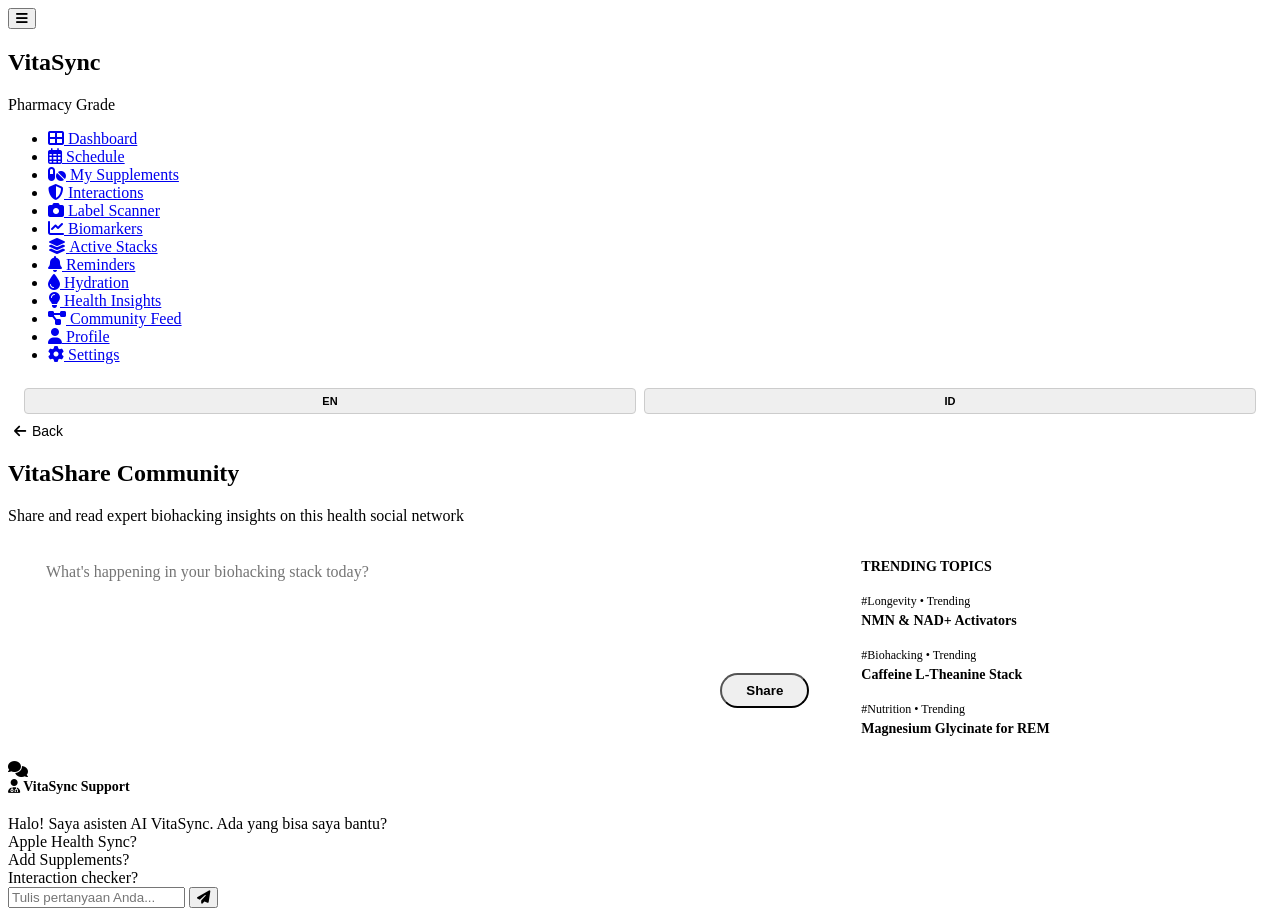
==== feed.html @ 30d88d7f "Add insights.html, supplements.html, feed.html" ====
<!DOCTYPE html>
<html lang="en">
<head>
  <meta charset="UTF-8">
  <meta name="viewport" content="width=device-width, initial-scale=1.0">
  <title>VitaSync - Community Feed</title>
  <link rel="stylesheet" href="style.css">
  <link href="https://fonts.googleapis.com/css2?family=Inter:wght@400;500;600;700&display=swap" rel="stylesheet">
  <link rel="stylesheet" href="https://cdnjs.cloudflare.com/ajax/libs/font-awesome/6.4.0/css/all.min.css">
</head>
<body>
  <button class="mobile-toggle" id="mobileToggle"><i class="fas fa-bars"></i></button>
  <aside class="sidebar" id="sidebar">
    <div class="brand"><h1>VitaSync</h1><p data-translate="pharmacy_grade">Pharmacy Grade</p></div>
    <ul class="nav-links">
      <li class="nav-item"><a href="index.html" class="nav-link "><i class="fas fa-th-large"></i> <span data-translate="dashboard">Dashboard</span></a></li>
      <li class="nav-item"><a href="schedule.html" class="nav-link "><i class="far fa-calendar-alt"></i> <span data-translate="schedule">Schedule</span></a></li>
      <li class="nav-item"><a href="supplements.html" class="nav-link "><i class="fas fa-pills"></i> <span data-translate="my_supplements">My Supplements</span></a></li>
      <li class="nav-item"><a href="interactions.html" class="nav-link "><i class="fas fa-shield-alt"></i> <span data-translate="interactions">Interactions</span></a></li>
      <li class="nav-item"><a href="scanner.html" class="nav-link "><i class="fas fa-camera"></i> <span data-translate="label_scanner">Label Scanner</span></a></li>
      <li class="nav-item"><a href="biomarkers.html" class="nav-link "><i class="fas fa-chart-line"></i> <span data-translate="biomarkers">Biomarkers</span></a></li>
      <li class="nav-item"><a href="stacks.html" class="nav-link "><i class="fas fa-layer-group"></i> <span data-translate="active_stacks">Active Stacks</span></a></li>
      <li class="nav-item"><a href="reminders.html" class="nav-link "><i class="fas fa-bell"></i> <span data-translate="reminders">Reminders</span></a></li>
      <li class="nav-item"><a href="hydration.html" class="nav-link "><i class="fas fa-tint"></i> <span data-translate="hydration">Hydration</span></a></li>
      <li class="nav-item"><a href="insights.html" class="nav-link "><i class="fas fa-lightbulb"></i> <span data-translate="health_insights">Health Insights</span></a></li>
      <li class="nav-item"><a href="feed.html" class="nav-link active"><i class="fas fa-project-diagram"></i> <span data-translate="community_feed">Community Feed</span></a></li>
      <li class="nav-item"><a href="profile.html" class="nav-link "><i class="fas fa-user"></i> <span data-translate="profile">Profile</span></a></li>
      <li class="nav-item"><a href="settings.html" class="nav-link "><i class="fas fa-cog"></i> <span data-translate="settings">Settings</span></a></li>
    </ul>
    <div class="sidebar-bottom">
      <div style="padding: 8px 16px; display: flex; gap: 8px;">
        <button onclick="changeLanguage('en')" style="flex:1; padding:6px; border:1px solid #ccc; border-radius:4px; font-size:11px; cursor:pointer; font-weight:600;">EN</button>
        <button onclick="changeLanguage('id')" style="flex:1; padding:6px; border:1px solid #ccc; border-radius:4px; font-size:11px; cursor:pointer; font-weight:600;">ID</button>
      </div>
    </div>
  </aside>

<main class="main-content">
  <button onclick="history.back()" style="background:none; border:none; color:var(--text-muted); font-size:14px; cursor:pointer; margin-bottom:12px; display:flex; align-items:center; gap:6px;"><i class="fas fa-arrow-left"></i> <span data-translate="back">Back</span></button>
  <header class="header">
    <h2 data-translate="community_feed">VitaShare Community</h2>
    <p>Share and read expert biohacking insights on this health social network</p>
  </header>

  <div style="display:grid; grid-template-columns: 2fr 1fr; gap:32px;">
    <div>
      <div class="card" style="padding:20px; margin-bottom:24px;">
        <div style="display:flex; gap:16px;">
          <div class="tweet-avatar" id="feedMyAvatar"></div>
          <div style="flex:1;">
            <textarea id="tweetInput" placeholder="What's happening in your biohacking stack today?" style="width:100%; border:none; font-size:16px; outline:none; resize:none; min-height:80px; font-family:inherit; background:none; color:var(--text-dark);"></textarea>
            <div style="display:flex; justify-content:flex-end; border-top:1px solid var(--border-color); padding-top:12px; margin-top:12px;">
              <button onclick="postTweet()" class="btn-primary" style="width:auto; padding:8px 24px; border-radius:30px; font-weight:700;">Share</button>
            </div>
          </div>
        </div>
      </div>
      <div id="tweetsContainer" style="display:flex; flex-direction:column; gap:0; border:1px solid var(--border-color); border-radius:16px; overflow:hidden;"></div>
    </div>
    <div>
      <div class="card" style="margin-bottom:24px;">
        <h4 style="margin-bottom:16px; font-size:14px; text-transform:uppercase; color:var(--text-muted); font-weight:700;">Trending Topics</h4>
        <div style="display:flex; flex-direction:column; gap:16px;">
          <div><span style="font-size:12px; color:var(--text-muted);">#Longevity &bull; Trending</span><strong style="display:block; font-size:14px; margin-top:4px;">NMN &amp; NAD+ Activators</strong></div>
          <div><span style="font-size:12px; color:var(--text-muted);">#Biohacking &bull; Trending</span><strong style="display:block; font-size:14px; margin-top:4px;">Caffeine L-Theanine Stack</strong></div>
          <div><span style="font-size:12px; color:var(--text-muted);">#Nutrition &bull; Trending</span><strong style="display:block; font-size:14px; margin-top:4px;">Magnesium Glycinate for REM</strong></div>
        </div>
      </div>
    </div>
  </div>
</main>

  <div class="support-widget">
    <div class="support-bubble" id="chatBubble"><i class="fas fa-comments"></i></div>
    <div class="chat-box" id="chatBox">
      <div class="chat-header">
        <h4 style="margin:0; font-size:14px; font-weight:700;"><i class="fas fa-user-md"></i> <span data-translate="chat_support">VitaSync Support</span></h4>
        <button onclick="toggleChat()" style="background:none; border:none; color:white; font-size:16px; cursor:pointer;"><i class="fas fa-times"></i></button>
      </div>
      <div class="chat-messages" id="chatMessages">
        <div class="chat-message bot">Halo! Saya asisten AI VitaSync. Ada yang bisa saya bantu?</div>
      </div>
      <div class="chat-chips">
        <div class="chat-chip" onclick="askQuickQuestion(1)">Apple Health Sync?</div>
        <div class="chat-chip" onclick="askQuickQuestion(2)">Add Supplements?</div>
        <div class="chat-chip" onclick="askQuickQuestion(3)">Interaction checker?</div>
      </div>
      <div class="chat-input-row">
        <input type="text" id="chatInput" placeholder="Tulis pertanyaan Anda..." onkeypress="handleChatKey(event)">
        <button onclick="sendChatMessage()"><i class="fas fa-paper-plane"></i></button>
      </div>
    </div>
  </div>
  <div id="toastMessage" style="position:fixed; bottom:20px; left:20px; color:white; padding:12px 24px; border-radius:8px; display:none; z-index:9999; font-weight:600;"></div>
  <script src="data.js"></script>
  <script src="app.js"></script>
</body>
</html>
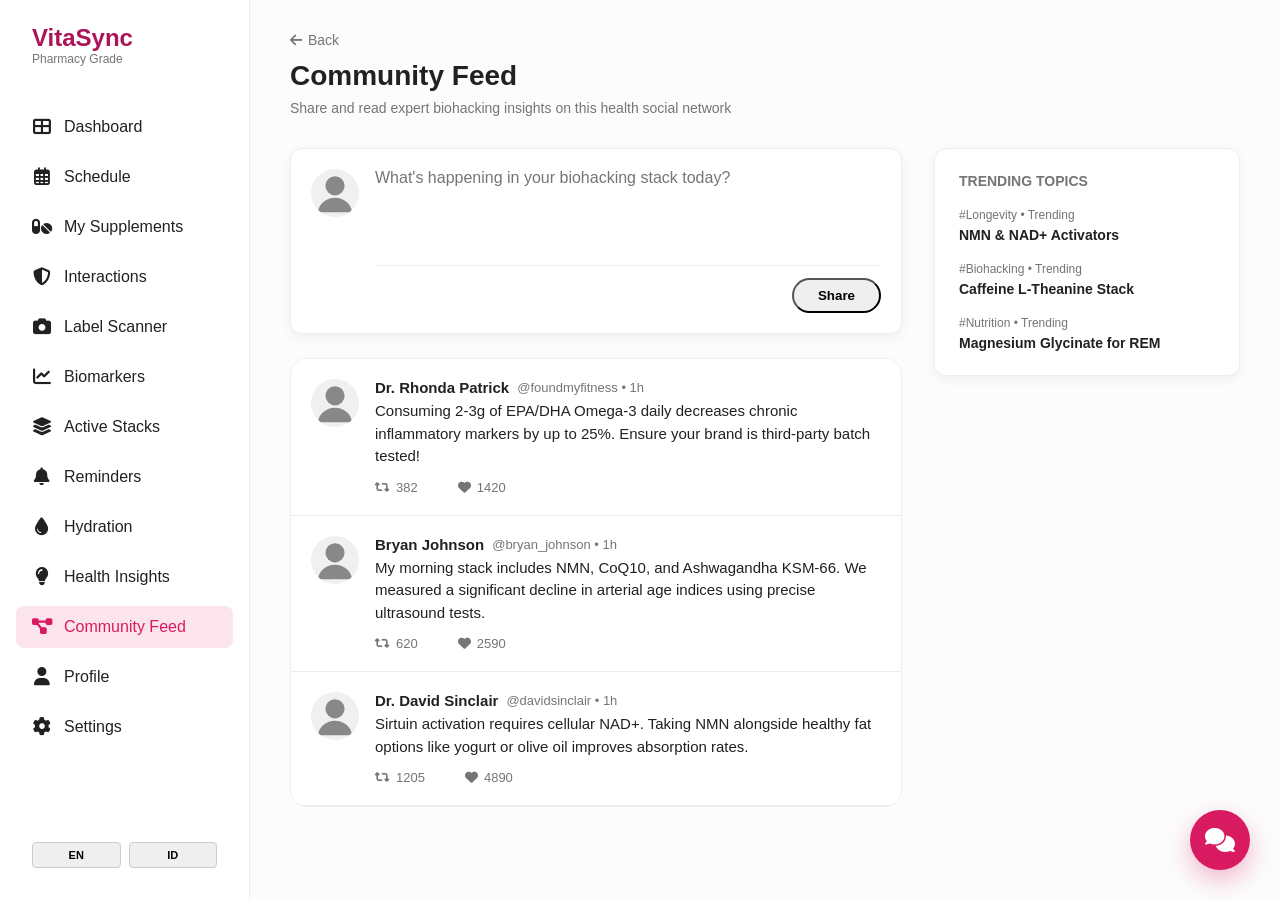
==== commit aa58bb63: "Add files via upload" ====
--- a/feed.html
+++ b/feed.html
@@ -1,3 +1,5 @@
+
+
 <!DOCTYPE html>
 <html lang="en">
 <head>
@@ -9,6 +11,8 @@
   <link rel="stylesheet" href="https://cdnjs.cloudflare.com/ajax/libs/font-awesome/6.4.0/css/all.min.css">
 </head>
 <body>
+
+
   <button class="mobile-toggle" id="mobileToggle"><i class="fas fa-bars"></i></button>
   <aside class="sidebar" id="sidebar">
     <div class="brand"><h1>VitaSync</h1><p data-translate="pharmacy_grade">Pharmacy Grade</p></div>
@@ -43,7 +47,9 @@
   </header>
 
   <div style="display:grid; grid-template-columns: 2fr 1fr; gap:32px;">
+    
     <div>
+      <!-- Custom Post Form -->
       <div class="card" style="padding:20px; margin-bottom:24px;">
         <div style="display:flex; gap:16px;">
           <div class="tweet-avatar" id="feedMyAvatar"></div>
@@ -55,21 +61,35 @@
           </div>
         </div>
       </div>
+
+      <!-- Feed Container -->
       <div id="tweetsContainer" style="display:flex; flex-direction:column; gap:0; border:1px solid var(--border-color); border-radius:16px; overflow:hidden;"></div>
     </div>
+
     <div>
       <div class="card" style="margin-bottom:24px;">
         <h4 style="margin-bottom:16px; font-size:14px; text-transform:uppercase; color:var(--text-muted); font-weight:700;">Trending Topics</h4>
         <div style="display:flex; flex-direction:column; gap:16px;">
-          <div><span style="font-size:12px; color:var(--text-muted);">#Longevity &bull; Trending</span><strong style="display:block; font-size:14px; margin-top:4px;">NMN &amp; NAD+ Activators</strong></div>
-          <div><span style="font-size:12px; color:var(--text-muted);">#Biohacking &bull; Trending</span><strong style="display:block; font-size:14px; margin-top:4px;">Caffeine L-Theanine Stack</strong></div>
-          <div><span style="font-size:12px; color:var(--text-muted);">#Nutrition &bull; Trending</span><strong style="display:block; font-size:14px; margin-top:4px;">Magnesium Glycinate for REM</strong></div>
+          <div>
+            <span style="font-size:12px; color:var(--text-muted);">#Longevity &bull; Trending</span>
+            <strong style="display:block; font-size:14px; margin-top:4px;">NMN & NAD+ Activators</strong>
+          </div>
+          <div>
+            <span style="font-size:12px; color:var(--text-muted);">#Biohacking &bull; Trending</span>
+            <strong style="display:block; font-size:14px; margin-top:4px;">Caffeine L-Theanine Stack</strong>
+          </div>
+          <div>
+            <span style="font-size:12px; color:var(--text-muted);">#Nutrition &bull; Trending</span>
+            <strong style="display:block; font-size:14px; margin-top:4px;">Magnesium Glycinate for REM</strong>
+          </div>
         </div>
       </div>
     </div>
+
   </div>
 </main>
 
+  <!-- Interactive CS Chatbot Widget -->
   <div class="support-widget">
     <div class="support-bubble" id="chatBubble"><i class="fas fa-comments"></i></div>
     <div class="chat-box" id="chatBox">
@@ -78,7 +98,7 @@
         <button onclick="toggleChat()" style="background:none; border:none; color:white; font-size:16px; cursor:pointer;"><i class="fas fa-times"></i></button>
       </div>
       <div class="chat-messages" id="chatMessages">
-        <div class="chat-message bot">Halo! Saya asisten AI VitaSync. Ada yang bisa saya bantu?</div>
+        <div class="chat-message bot">Halo! Saya asisten AI VitaSync. Ada yang bisa saya bantu terkait suplemen atau kesehatan Anda hari ini?</div>
       </div>
       <div class="chat-chips">
         <div class="chat-chip" onclick="askQuickQuestion(1)">Apple Health Sync?</div>
@@ -91,8 +111,43 @@
       </div>
     </div>
   </div>
-  <div id="toastMessage" style="position:fixed; bottom:20px; left:20px; color:white; padding:12px 24px; border-radius:8px; display:none; z-index:9999; font-weight:600;"></div>
+
+  <div id="toastMessage" style="position:fixed; bottom:20px; left:20px; color:white; padding:12px 24px; border-radius:8px; display:none; transition:all 0.3s; z-index:9999; font-weight:600; box-shadow:0 8px 24px rgba(0,0,0,0.2);"></div>
+  
+  <!-- Supplement Detail Modal -->
+  <div class="modal" id="supplementDetailModal" style="z-index:9999; position:fixed; top:0; left:0; width:100%; height:100%; background:rgba(0,0,0,0.5); display:none; align-items:center; justify-content:center;">
+    <div class="modal-content" style="width: 520px; max-width:90%; background:white; padding:24px; border-radius:16px; box-shadow:0 10px 30px rgba(0,0,0,0.15);">
+      <div class="modal-header" style="display:flex; justify-content:space-between; align-items:center; border-bottom:1px solid var(--border-color); padding-bottom:12px; margin-bottom:16px;">
+        <h3 id="detailSuppName" style="margin:0; font-size:20px; font-weight:700; color:var(--text-dark);">Supplement Details</h3>
+        <button onclick="closeModal('supplementDetailModal')" style="background:none; border:none; font-size:18px; cursor:pointer; color:var(--text-muted);"><i class="fas fa-times"></i></button>
+      </div>
+      <div style="padding: 8px 0;">
+        <div style="display:flex; justify-content:space-between; align-items:center; margin-bottom:16px;">
+          <span id="detailSuppCategory" style="background:var(--primary-light); color:var(--primary-color); padding:4px 10px; border-radius:6px; font-size:11px; font-weight:800; text-transform:uppercase;">Category</span>
+          <strong id="detailSuppDose" style="font-size:15px; color:var(--text-dark);">Dose: -</strong>
+        </div>
+        
+        <p id="detailSuppDesc" style="font-size:14px; color:var(--text-dark); line-height:1.6; margin-bottom:20px; background:rgba(0,0,0,0.02); padding:16px; border-radius:10px; border:1px solid var(--border-color);"></p>
+        
+        <div style="background:var(--primary-light); border:1px solid rgba(216,27,96,0.1); padding:14px; border-radius:10px; margin-bottom:16px;">
+          <h4 style="font-size:13px; font-weight:700; color:var(--primary-color); margin:0 0 6px 0;"><i class="fas fa-microscope"></i> Clinical Biohacking Intake Guideline</h4>
+          <p style="font-size:12px; color:var(--text-muted); line-height:1.5; margin:0;">Optimal biological absorption is achieved when taken in accordance with specific mineral transporters. Take at scheduled times daily.</p>
+        </div>
+        
+        <div style="background:rgba(216,27,96,0.03); border:1px solid rgba(216,27,96,0.08); padding:14px; border-radius:10px; margin:0;">
+          <h4 style="font-size:13px; font-weight:700; color:var(--primary-color); margin:0 0 6px 0;"><i class="fas fa-exclamation-triangle"></i> Known Chemical Conflict Spacing</h4>
+          <p style="font-size:12px; color:var(--text-muted); line-height:1.5; margin:0;">Ensure a minimum spacing of 4 hours from competitive divalent metals (e.g. Iron vs Calcium) and metal-binding tea/coffee polyphenols.</p>
+        </div>
+      </div>
+      <div style="display:flex; gap:12px; margin-top:20px; border-top:1px solid var(--border-color); padding-top:16px;">
+        <button class="btn-primary" id="detailScheduleBtn" style="flex:1; border-radius:8px; font-weight:700;">+ Add to Schedule</button>
+        <button onclick="closeModal('supplementDetailModal')" style="flex:1; background:#eee; border:none; border-radius:8px; cursor:pointer; font-weight:700; color:var(--text-dark);">Close</button>
+      </div>
+    </div>
+  </div>
+  
   <script src="data.js"></script>
   <script src="app.js"></script>
 </body>
 </html>
+
--- a/style.css
+++ b/style.css
@@ -0,0 +1,917 @@
+:root {
+  --primary-color: #d81b60; /* Magenta/Pink */
+  --primary-light: #fce4ec;
+  --primary-dark: #ad1457;
+  --bg-color: #fcfcfc;
+  --sidebar-bg: #ffffff;
+  --card-bg: #ffffff;
+  --text-dark: #212121;
+  --text-muted: #757575;
+  --border-color: #eeeeee;
+  --success: #4caf50;
+  --success-light: #e8f5e9;
+  --warning: #ffb300;
+  --warning-light: #fff8e1;
+  --danger: #e53935;
+  --danger-light: #ffebee;
+  --radius: 12px;
+  --shadow: 0 4px 12px rgba(0,0,0,0.05);
+}
+
+* {
+  margin: 0;
+  padding: 0;
+  box-sizing: border-box;
+  font-family: 'Inter', -apple-system, BlinkMacSystemFont, 'Segoe UI', Roboto, Helvetica, Arial, sans-serif;
+}
+
+body {
+  background-color: var(--bg-color);
+  color: var(--text-dark);
+  display: flex;
+  min-height: 100vh;
+}
+
+/* Sidebar */
+.sidebar {
+  width: 250px;
+  background-color: var(--sidebar-bg);
+  border-right: 1px solid var(--border-color);
+  padding: 24px 16px;
+  display: flex;
+  flex-direction: column;
+  position: fixed;
+  height: 100vh;
+  z-index: 100;
+  transition: transform 0.3s ease;
+  overflow-y: auto;
+  max-height: 100vh;
+}
+
+.brand {
+  margin-bottom: 40px;
+  padding: 0 16px;
+}
+
+.brand h1 {
+  font-size: 24px;
+  color: var(--primary-dark);
+  font-weight: 700;
+}
+
+.brand p {
+  font-size: 12px;
+  color: var(--text-muted);
+}
+
+.nav-links {
+  list-style: none;
+  flex-grow: 1;
+}
+
+.nav-item {
+  margin-bottom: 8px;
+}
+
+.nav-link {
+  display: flex;
+  align-items: center;
+  padding: 12px 16px;
+  color: var(--text-dark);
+  text-decoration: none;
+  border-radius: 8px;
+  font-weight: 500;
+  transition: all 0.2s;
+  gap: 12px;
+}
+
+.nav-link:hover {
+  background-color: var(--primary-light);
+  color: var(--primary-color);
+}
+
+.nav-link.active {
+  background-color: var(--primary-light);
+  color: var(--primary-color);
+}
+
+.nav-link i {
+  font-size: 18px;
+  width: 20px;
+  text-align: center;
+}
+
+.sidebar-bottom {
+  margin-top: auto;
+}
+
+.btn-add {
+  background-color: var(--primary-color);
+  color: white;
+  border: none;
+  border-radius: 8px;
+  padding: 12px;
+  width: 100%;
+  font-weight: 600;
+  display: flex;
+  align-items: center;
+  justify-content: center;
+  gap: 8px;
+  cursor: pointer;
+  transition: background 0.2s;
+  margin-bottom: 16px;
+}
+
+.btn-add:hover {
+  background-color: var(--primary-dark);
+}
+
+/* Main Content */
+.main-content {
+  margin-left: 250px;
+  padding: 32px 40px;
+  flex-grow: 1;
+  max-width: 1200px;
+}
+
+.header {
+  margin-bottom: 32px;
+}
+
+.header h2 {
+  font-size: 28px;
+  font-weight: 700;
+  margin-bottom: 8px;
+}
+
+.header p {
+  color: var(--text-muted);
+  font-size: 14px;
+}
+
+/* Dashboard Cards */
+.summary-cards {
+  display: grid;
+  grid-template-columns: repeat(auto-fit, minmax(200px, 1fr));
+  gap: 24px;
+  margin-bottom: 32px;
+}
+
+.card {
+  background: var(--card-bg);
+  border-radius: var(--radius);
+  padding: 24px;
+  border: 1px solid var(--border-color);
+  box-shadow: var(--shadow);
+}
+
+.card-title {
+  font-size: 14px;
+  color: var(--text-muted);
+  margin-bottom: 16px;
+  display: flex;
+  align-items: center;
+  gap: 8px;
+}
+
+.card-value {
+  font-size: 32px;
+  font-weight: 700;
+}
+
+.card-subtitle {
+  font-size: 12px;
+  color: var(--text-muted);
+  margin-top: 4px;
+}
+
+/* Grids */
+.dashboard-grid {
+  display: grid;
+  grid-template-columns: 1.5fr 1fr;
+  gap: 24px;
+}
+
+.section-header {
+  display: flex;
+  justify-content: space-between;
+  align-items: center;
+  margin-bottom: 16px;
+}
+
+.section-title {
+  font-size: 18px;
+  font-weight: 600;
+}
+
+.section-action {
+  font-size: 12px;
+  color: var(--text-muted);
+}
+
+/* Schedule List */
+.schedule-list {
+  background: var(--card-bg);
+  border-radius: var(--radius);
+  border: 1px solid var(--border-color);
+  overflow: hidden;
+}
+
+.schedule-item {
+  display: flex;
+  align-items: center;
+  padding: 16px 24px;
+  border-bottom: 1px solid var(--border-color);
+}
+
+.schedule-item:last-child {
+  border-bottom: none;
+}
+
+.time {
+  font-weight: 600;
+  width: 80px;
+  color: var(--text-muted);
+}
+
+.time span {
+  font-size: 12px;
+  display: block;
+}
+
+.details {
+  flex-grow: 1;
+}
+
+.details strong {
+  display: block;
+  font-size: 16px;
+  margin-bottom: 4px;
+}
+
+.details span {
+  font-size: 12px;
+  color: var(--text-muted);
+}
+
+.status-btn {
+  width: 24px;
+  height: 24px;
+  border-radius: 50%;
+  border: 2px solid var(--border-color);
+  background: transparent;
+  cursor: pointer;
+  display: flex;
+  align-items: center;
+  justify-content: center;
+  transition: all 0.2s;
+}
+
+.status-btn.taken {
+  background: var(--primary-color);
+  border-color: var(--primary-color);
+  color: white;
+}
+
+/* Interactions */
+.interaction-card {
+  padding: 16px;
+  border-radius: 8px;
+  margin-bottom: 16px;
+  border: 1px solid var(--danger-light);
+  background: #fff;
+}
+
+.interaction-card.high-risk {
+  border-color: var(--danger);
+}
+
+.interaction-card.moderate-risk {
+  border-color: var(--warning);
+}
+
+.badge {
+  display: inline-block;
+  padding: 4px 8px;
+  border-radius: 4px;
+  font-size: 10px;
+  font-weight: 700;
+  text-transform: uppercase;
+  margin-bottom: 8px;
+}
+
+.badge.high {
+  background: var(--danger-light);
+  color: var(--danger);
+}
+
+.badge.moderate {
+  background: var(--warning-light);
+  color: var(--warning);
+}
+
+.interaction-title {
+  font-weight: 600;
+  margin-bottom: 8px;
+  display: flex;
+  align-items: center;
+  gap: 8px;
+}
+
+.interaction-desc {
+  font-size: 13px;
+  color: var(--text-muted);
+  line-height: 1.5;
+}
+
+.tip-card {
+  background: var(--primary-light);
+  padding: 16px;
+  border-radius: var(--radius);
+  margin-top: 24px;
+}
+
+.tip-title {
+  font-size: 12px;
+  font-weight: 700;
+  color: var(--primary-dark);
+  margin-bottom: 8px;
+  display: flex;
+  align-items: center;
+  gap: 8px;
+}
+
+.tip-desc {
+  font-size: 14px;
+  color: var(--primary-dark);
+}
+
+/* Supplements Grid */
+.supplements-grid {
+  display: grid;
+  grid-template-columns: repeat(auto-fill, minmax(280px, 1fr));
+  gap: 24px;
+}
+
+.supp-card {
+  background: var(--card-bg);
+  border: 1px solid var(--border-color);
+  border-radius: var(--radius);
+  padding: 20px;
+  position: relative;
+}
+
+.supp-icon {
+  width: 40px;
+  height: 40px;
+  border-radius: 50%;
+  background: var(--primary-light);
+  color: var(--primary-color);
+  display: flex;
+  align-items: center;
+  justify-content: center;
+  font-size: 20px;
+  margin-bottom: 16px;
+}
+
+.supp-name {
+  font-size: 16px;
+  font-weight: 600;
+  margin-bottom: 4px;
+}
+
+.supp-dose {
+  font-size: 13px;
+  color: var(--text-muted);
+  margin-bottom: 12px;
+}
+
+.supp-tag {
+  display: inline-block;
+  background: #f0f0f0;
+  padding: 4px 8px;
+  border-radius: 4px;
+  font-size: 11px;
+  color: var(--text-muted);
+}
+
+.supp-actions {
+  position: absolute;
+  top: 20px;
+  right: 20px;
+  display: flex;
+  gap: 8px;
+}
+
+.supp-actions button {
+  background: none;
+  border: none;
+  color: var(--text-muted);
+  cursor: pointer;
+  transition: color 0.2s;
+}
+
+.supp-actions button:hover {
+  color: var(--primary-color);
+}
+
+/* Mobile Menu */
+.mobile-toggle {
+  display: none;
+  position: fixed;
+  top: 16px;
+  left: 16px;
+  z-index: 101;
+  background: var(--primary-color);
+  color: white;
+  border: none;
+  width: 40px;
+  height: 40px;
+  border-radius: 8px;
+  cursor: pointer;
+}
+
+@media (max-width: 768px) {
+  .sidebar {
+    transform: translateX(-100%);
+  }
+  .sidebar.active {
+    transform: translateX(0);
+    box-shadow: 4px 0 24px rgba(0,0,0,0.18);
+  }
+  .main-content {
+    margin-left: 0;
+    padding: 72px 16px 90px;
+  }
+  .dashboard-grid {
+    grid-template-columns: 1fr;
+  }
+  .mobile-toggle {
+    display: flex;
+    align-items: center;
+    justify-content: center;
+  }
+  .summary-cards {
+    grid-template-columns: 1fr 1fr;
+  }
+}
+
+/* ============ MOBILE BOTTOM NAV BAR ============ */
+.mobile-bottom-nav {
+  display: none;
+}
+@media (max-width: 768px) {
+  .mobile-bottom-nav {
+    display: flex;
+    position: fixed;
+    bottom: 0;
+    left: 0;
+    right: 0;
+    z-index: 200;
+    background: var(--card-bg);
+    border-top: 1px solid var(--border-color);
+    box-shadow: 0 -4px 20px rgba(0,0,0,0.08);
+    padding: 8px 0 env(safe-area-inset-bottom, 8px);
+  }
+  .mobile-bottom-nav a {
+    flex: 1;
+    display: flex;
+    flex-direction: column;
+    align-items: center;
+    gap: 3px;
+    text-decoration: none;
+    color: var(--text-muted);
+    font-size: 10px;
+    font-weight: 600;
+    padding: 4px 2px;
+    transition: color 0.2s;
+  }
+  .mobile-bottom-nav a i {
+    font-size: 20px;
+  }
+  .mobile-bottom-nav a.active,
+  .mobile-bottom-nav a:hover {
+    color: var(--primary-color);
+  }
+  .mobile-bottom-nav a.active i {
+    color: var(--primary-color);
+  }
+}
+
+/* Sidebar overlay for mobile tap-outside-close */
+#sidebarOverlay {
+  display: none;
+  position: fixed;
+  inset: 0;
+  background: rgba(0,0,0,0.45);
+  z-index: 99;
+}
+#sidebarOverlay.active {
+  display: block;
+}
+
+/* Dark Mode and Modal Enhancements */
+body.dark-mode {
+  --bg-color: #121212;
+  --sidebar-bg: #1e1e1e;
+  --card-bg: #1e1e1e;
+  --text-dark: #f5f5f5;
+  --text-muted: #aaaaaa;
+  --border-color: #333333;
+  --primary-light: #3a1b26;
+  --shadow: 0 4px 12px rgba(0,0,0,0.5);
+}
+
+body.dark-mode input, 
+body.dark-mode select, 
+body.dark-mode textarea {
+  background-color: #2b2b2b;
+  color: #ffffff;
+  border-color: #444444;
+}
+
+body.dark-mode .schedule-item,
+body.dark-mode .supp-card,
+body.dark-mode .card {
+  background-color: #1e1e1e !important;
+  border-color: #333333 !important;
+}
+
+body.dark-mode .sidebar {
+  border-right-color: #333333;
+}
+
+.modal {
+  position: fixed;
+  top: 0;
+  left: 0;
+  width: 100vw;
+  height: 100vh;
+  background: rgba(0, 0, 0, 0.6);
+  backdrop-filter: blur(4px);
+  display: none;
+  align-items: center;
+  justify-content: center;
+  z-index: 2000;
+  opacity: 0;
+  transition: opacity 0.2s ease-in-out;
+}
+.modal.active {
+  display: flex !important;
+  opacity: 1;
+}
+
+.modal-content {
+  background: var(--card-bg);
+  border: 1px solid var(--border-color);
+  border-radius: 16px;
+  padding: 32px;
+  width: 480px;
+  max-width: 90%;
+  box-shadow: 0 20px 40px rgba(0,0,0,0.2);
+}
+
+.modal-header {
+  display: flex;
+  justify-content: space-between;
+  align-items: center;
+  margin-bottom: 24px;
+}
+
+.modal-header h3 {
+  font-size: 20px;
+  font-weight: 700;
+}
+
+.form-group {
+  margin-bottom: 16px;
+}
+
+.form-group label {
+  display: block;
+  font-size: 13px;
+  font-weight: 600;
+  margin-bottom: 8px;
+  color: var(--text-muted);
+}
+
+.form-group input, 
+.form-group select, 
+.form-group textarea {
+  width: 100%;
+  padding: 12px;
+  border: 1px solid var(--border-color);
+  border-radius: 8px;
+  font-size: 14px;
+}
+
+/* Toggle switch style */
+.switch {
+  position: relative;
+  display: inline-block;
+  width: 50px;
+  height: 26px;
+}
+
+.switch input {
+  opacity: 0;
+  width: 0;
+  height: 0;
+}
+
+.slider {
+  position: absolute;
+  cursor: pointer;
+  top: 0;
+  left: 0;
+  right: 0;
+  bottom: 0;
+  background-color: #ccc;
+  transition: .4s;
+  border-radius: 34px;
+}
+
+.slider:before {
+  position: absolute;
+  content: "";
+  height: 18px;
+  width: 18px;
+  left: 4px;
+  bottom: 4px;
+  background-color: white;
+  transition: .4s;
+  border-radius: 50%;
+}
+
+input:checked + .slider {
+  background-color: var(--primary-color);
+}
+
+input:checked + .slider:before {
+  transform: translateX(24px);
+}
+
+/* Onboarding Screen Overlay */
+.onboarding-overlay {
+  position: fixed;
+  top: 0;
+  left: 0;
+  width: 100vw;
+  height: 100vh;
+  background: rgba(255, 255, 255, 0.8);
+  backdrop-filter: blur(20px);
+  z-index: 10000;
+  display: flex;
+  align-items: center;
+  justify-content: center;
+  transition: opacity 0.5s ease-out, transform 0.5s ease-out;
+}
+
+body.dark-mode .onboarding-overlay {
+  background: rgba(18, 18, 18, 0.9);
+}
+
+.onboarding-card {
+  background: var(--card-bg);
+  border: 1px solid var(--border-color);
+  box-shadow: var(--shadow);
+  border-radius: 24px;
+  padding: 48px;
+  width: 500px;
+  max-width: 90%;
+  text-align: center;
+  transform: scale(0.9);
+  transition: transform 0.3s cubic-bezier(0.34, 1.56, 0.64, 1);
+}
+
+.onboarding-overlay.active .onboarding-card {
+  transform: scale(1);
+}
+
+.onboarding-logo {
+  width: 80px;
+  height: 80px;
+  background: var(--primary-light);
+  border-radius: 50%;
+  display: flex;
+  align-items: center;
+  justify-content: center;
+  margin: 0 auto 24px;
+  color: var(--primary-color);
+  font-size: 32px;
+  box-shadow: 0 10px 20px rgba(216,27,96,0.2);
+}
+
+/* Global CS Chatbot Bubble Widget */
+.support-widget {
+  position: fixed;
+  bottom: 30px;
+  right: 30px;
+  z-index: 5000;
+  font-family: inherit;
+}
+
+.support-bubble {
+  width: 60px;
+  height: 60px;
+  border-radius: 50%;
+  background: var(--primary-color);
+  color: white;
+  display: flex;
+  align-items: center;
+  justify-content: center;
+  font-size: 24px;
+  cursor: pointer;
+  box-shadow: 0 10px 25px rgba(216,27,96,0.3);
+  transition: transform 0.2s;
+}
+
+.support-bubble:hover {
+  transform: scale(1.05);
+}
+
+.chat-box {
+  position: absolute;
+  bottom: 75px;
+  right: 0;
+  width: 360px;
+  height: 480px;
+  background: var(--card-bg);
+  border: 1px solid var(--border-color);
+  box-shadow: var(--shadow);
+  border-radius: 16px;
+  display: none;
+  flex-direction: column;
+  overflow: hidden;
+  animation: fadeInUp 0.3s ease;
+}
+
+.chat-header {
+  background: var(--primary-color);
+  color: white;
+  padding: 16px;
+  display: flex;
+  justify-content: space-between;
+  align-items: center;
+}
+
+.chat-messages {
+  flex: 1;
+  padding: 16px;
+  overflow-y: auto;
+  display: flex;
+  flex-direction: column;
+  gap: 12px;
+}
+
+.chat-message {
+  padding: 10px 14px;
+  border-radius: 12px;
+  max-width: 80%;
+  font-size: 13px;
+  line-height: 1.4;
+}
+
+.chat-message.bot {
+  background: #f0f0f0;
+  color: var(--text-dark);
+  align-self: flex-start;
+}
+
+body.dark-mode .chat-message.bot {
+  background: #2b2b2b;
+}
+
+.chat-message.user {
+  background: var(--primary-color);
+  color: white;
+  align-self: flex-end;
+}
+
+.chat-chips {
+  padding: 8px 16px;
+  display: flex;
+  gap: 8px;
+  overflow-x: auto;
+  border-top: 1px solid var(--border-color);
+  background: rgba(0,0,0,0.02);
+}
+
+.chat-chip {
+  background: var(--bg-color);
+  border: 1px solid var(--border-color);
+  padding: 6px 12px;
+  border-radius: 16px;
+  font-size: 11px;
+  font-weight: 600;
+  white-space: nowrap;
+  cursor: pointer;
+  color: var(--text-dark);
+}
+
+.chat-input-row {
+  padding: 12px;
+  border-top: 1px solid var(--border-color);
+  display: flex;
+  gap: 8px;
+}
+
+.chat-input-row input {
+  flex: 1;
+  padding: 10px;
+  border-radius: 8px;
+  border: 1px solid var(--border-color);
+  font-size: 13px;
+  background-color: var(--card-bg);
+  color: var(--text-dark);
+}
+
+.chat-input-row button {
+  background: var(--primary-color);
+  color: white;
+  border: none;
+  padding: 0 16px;
+  border-radius: 8px;
+  cursor: pointer;
+}
+
+/* Social Media layout Twitter-like */
+.tweet-card {
+  border-bottom: 1px solid var(--border-color);
+  padding: 20px;
+  display: flex;
+  gap: 16px;
+  background: var(--card-bg);
+}
+
+.tweet-avatar {
+  width: 48px;
+  height: 48px;
+  border-radius: 50%;
+  overflow: hidden;
+  background: #f0f0f0;
+  flex-shrink: 0;
+}
+
+.tweet-content {
+  flex: 1;
+}
+
+.tweet-user {
+  display: flex;
+  align-items: center;
+  gap: 8px;
+  margin-bottom: 4px;
+}
+
+.tweet-name {
+  font-weight: 700;
+  font-size: 15px;
+  color: var(--text-dark);
+}
+
+.tweet-handle {
+  color: var(--text-muted);
+  font-size: 13px;
+}
+
+.tweet-text {
+  font-size: 15px;
+  line-height: 1.5;
+  color: var(--text-dark);
+  margin-bottom: 12px;
+}
+
+.tweet-actions {
+  display: flex;
+  gap: 40px;
+  color: var(--text-muted);
+  font-size: 13px;
+}
+
+.tweet-action {
+  display: flex;
+  align-items: center;
+  gap: 6px;
+  cursor: pointer;
+  transition: color 0.2s;
+}
+
+.tweet-action:hover {
+  color: var(--primary-color);
+}
+
+.tweet-action.liked {
+  color: var(--primary-color);
+}
+
+.tweet-action.retweeted {
+  color: #00ba7c;
+}
+
+@keyframes fadeInUp {
+  from { opacity: 0; transform: translateY(10px); }
+  to { opacity: 1; transform: translateY(0); }
+}
+
+
